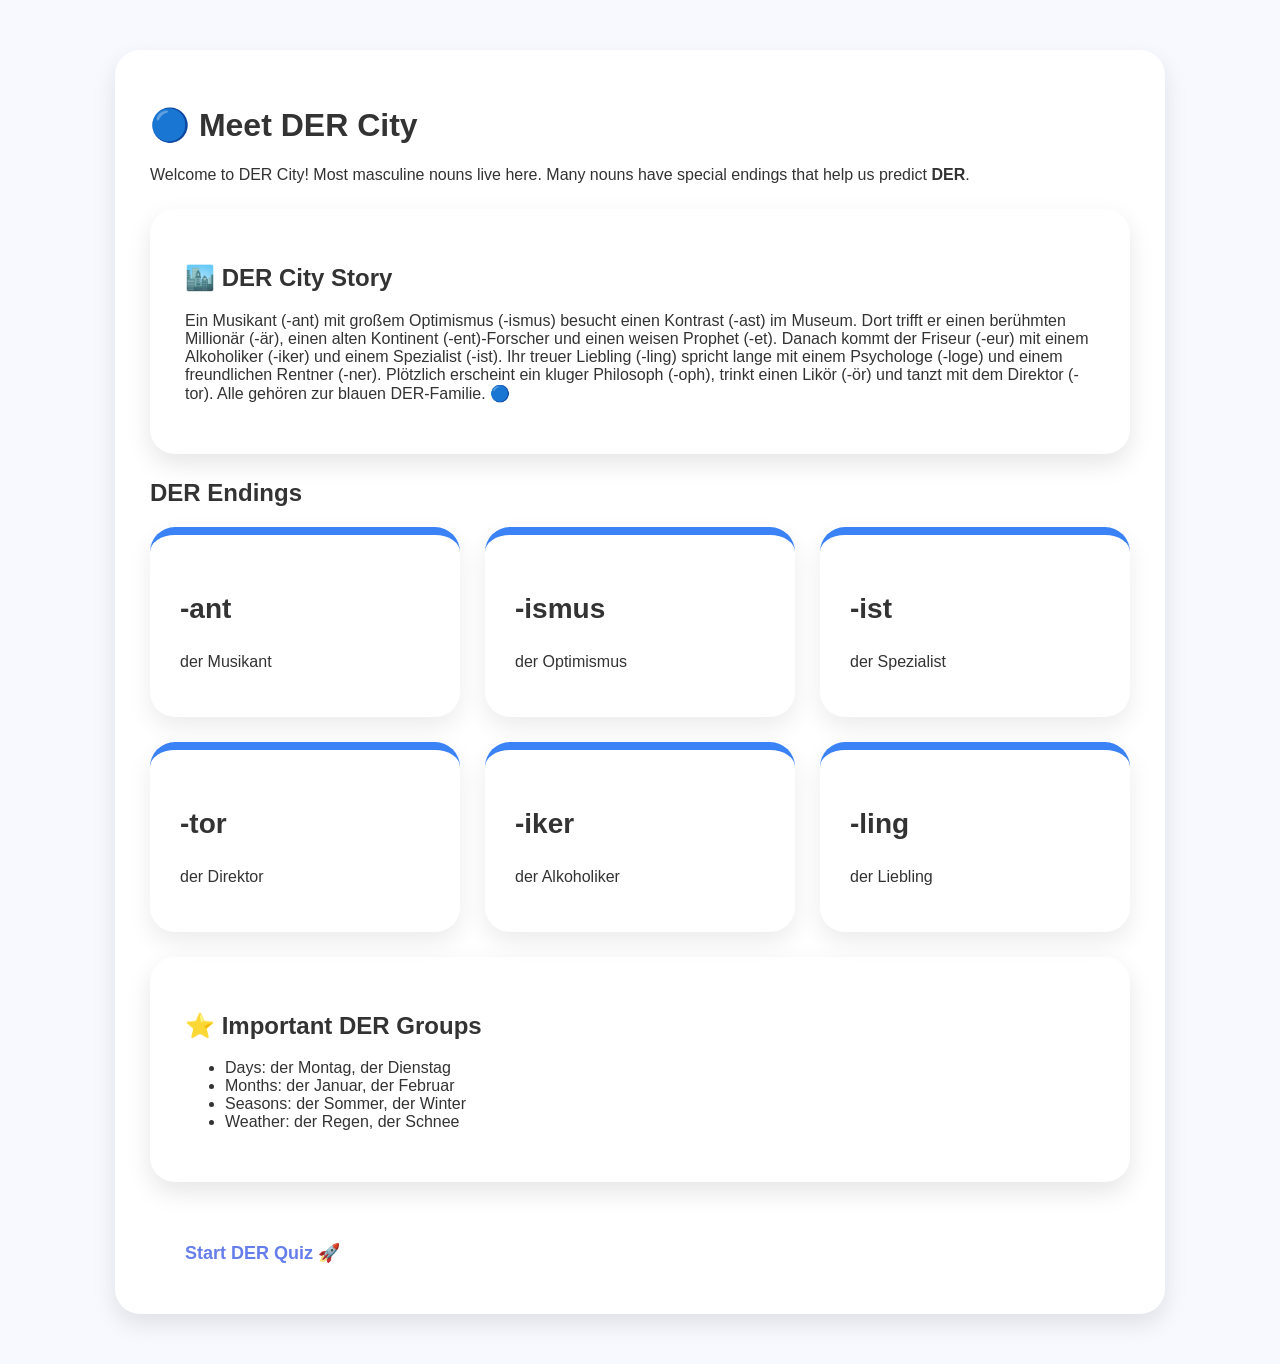
==== der-endings.html @ b2dd9b96 "Add files via upload" ====
<!DOCTYPE html>
<html lang="en">
<head>

<meta charset="UTF-8">
<meta name="viewport" content="width=device-width, initial-scale=1.0">

<title>DER Endings</title>

<link rel="stylesheet" href="style.css">

</head>


<body>


<div class="container">


<div class="lesson-box">


<h1>🔵 Meet DER City</h1>


<p>
Welcome to DER City!
Most masculine nouns live here.
Many nouns have special endings that help us predict
<strong>DER</strong>.
</p>


<div class="lesson-box">


<h2>🏙️ DER City Story</h2>


<p>

Ein Musikant (-ant) mit großem Optimismus (-ismus)
besucht einen Kontrast (-ast) im Museum.

Dort trifft er einen berühmten Millionär (-är),
einen alten Kontinent (-ent)-Forscher und einen weisen Prophet (-et).

Danach kommt der Friseur (-eur) mit einem Alkoholiker (-iker)
und einem Spezialist (-ist).

Ihr treuer Liebling (-ling) spricht lange mit einem Psychologe (-loge)
und einem freundlichen Rentner (-ner).

Plötzlich erscheint ein kluger Philosoph (-oph),
trinkt einen Likör (-ör) und tanzt mit dem Direktor (-tor).

Alle gehören zur blauen DER-Familie. 🔵

</p>

</div>



<h2>DER Endings</h2>


<div class="cards">


<div class="card der">

<h3>-ant</h3>
<p>
der Musikant
</p>

</div>


<div class="card der">

<h3>-ismus</h3>
<p>
der Optimismus
</p>

</div>



<div class="card der">

<h3>-ist</h3>
<p>
der Spezialist
</p>

</div>



<div class="card der">

<h3>-tor</h3>
<p>
der Direktor
</p>

</div>



<div class="card der">

<h3>-iker</h3>
<p>
der Alkoholiker
</p>

</div>


<div class="card der">

<h3>-ling</h3>
<p>
der Liebling
</p>

</div>



</div>



<div class="lesson-box">

<h2>⭐ Important DER Groups</h2>

<ul>

<li>Days: der Montag, der Dienstag</li>

<li>Months: der Januar, der Februar</li>

<li>Seasons: der Sommer, der Winter</li>

<li>Weather: der Regen, der Schnee</li>

</ul>

</div>



<a href="der-quiz.html" class="main-btn">
Start DER Quiz 🚀
</a>


</div>


</div>


</body>
</html>
---- style.css ----
*{
box-sizing:border-box;
font-family:"Arial",sans-serif;
}


body{
margin:0;
background:#f8f9ff;
color:#333;
}


.container{
max-width:1100px;
margin:auto;
padding:25px;
}


.hero{
background:linear-gradient(135deg,#667eea,#764ba2);
color:white;
text-align:center;
padding:80px 20px;
border-radius:0 0 40px 40px;
}


.hero h1{
font-size:48px;
margin-bottom:10px;
}


.hero h2{
font-size:30px;
}


.hero p{
font-size:20px;
max-width:700px;
margin:20px auto;
}


.main-btn{
display:inline-block;
background:white;
color:#667eea;
padding:15px 35px;
border-radius:30px;
text-decoration:none;
font-weight:bold;
font-size:18px;
margin-top:20px;
}


.section-title{
text-align:center;
font-size:35px;
margin:40px;
}


.cards{
display:grid;
grid-template-columns:repeat(auto-fit,minmax(280px,1fr));
gap:25px;
}


.card{
background:white;
padding:30px;
border-radius:25px;
box-shadow:0 10px 25px rgba(0,0,0,0.08);
transition:.3s;
}


.card:hover{
transform:translateY(-8px);
}


.card h3{
font-size:28px;
}


.card a{
display:inline-block;
margin-top:15px;
padding:12px 25px;
border-radius:25px;
text-decoration:none;
color:white;
font-weight:bold;
}


.intro{
border-top:8px solid #555;
}


.der{
border-top:8px solid #3b82f6;
}


.die{
border-top:8px solid #ec4899;
}


.das{
border-top:8px solid #eab308;
}


.mixed{
border-top:8px solid #8b5cf6;
}


.certificate{
border-top:8px solid #10b981;
}


.intro a{
background:#555;
}


.der a{
background:#3b82f6;
}


.die a{
background:#ec4899;
}


.das a{
background:#eab308;
}


.mixed a{
background:#8b5cf6;
}


.certificate a{
background:#10b981;
}



.lesson-box{
background:white;
padding:35px;
border-radius:25px;
box-shadow:0 10px 25px rgba(0,0,0,.1);
margin:25px 0;
}


.question{
background:white;
padding:25px;
border-radius:20px;
margin:20px 0;
box-shadow:0 5px 15px rgba(0,0,0,.08);
}


.option{
display:block;
padding:10px;
}


button{
border:none;
cursor:pointer;
}


.quiz-btn{
background:#667eea;
color:white;
padding:15px 35px;
border-radius:30px;
font-size:18px;
}


.correct{
background:#bbf7d0!important;
}


.wrong{
background:#fecaca!important;
}


.result{
display:none;
background:white;
padding:30px;
border-radius:25px;
text-align:center;
font-size:25px;
}



footer{
text-align:center;
padding:30px;
margin-top:40px;
}
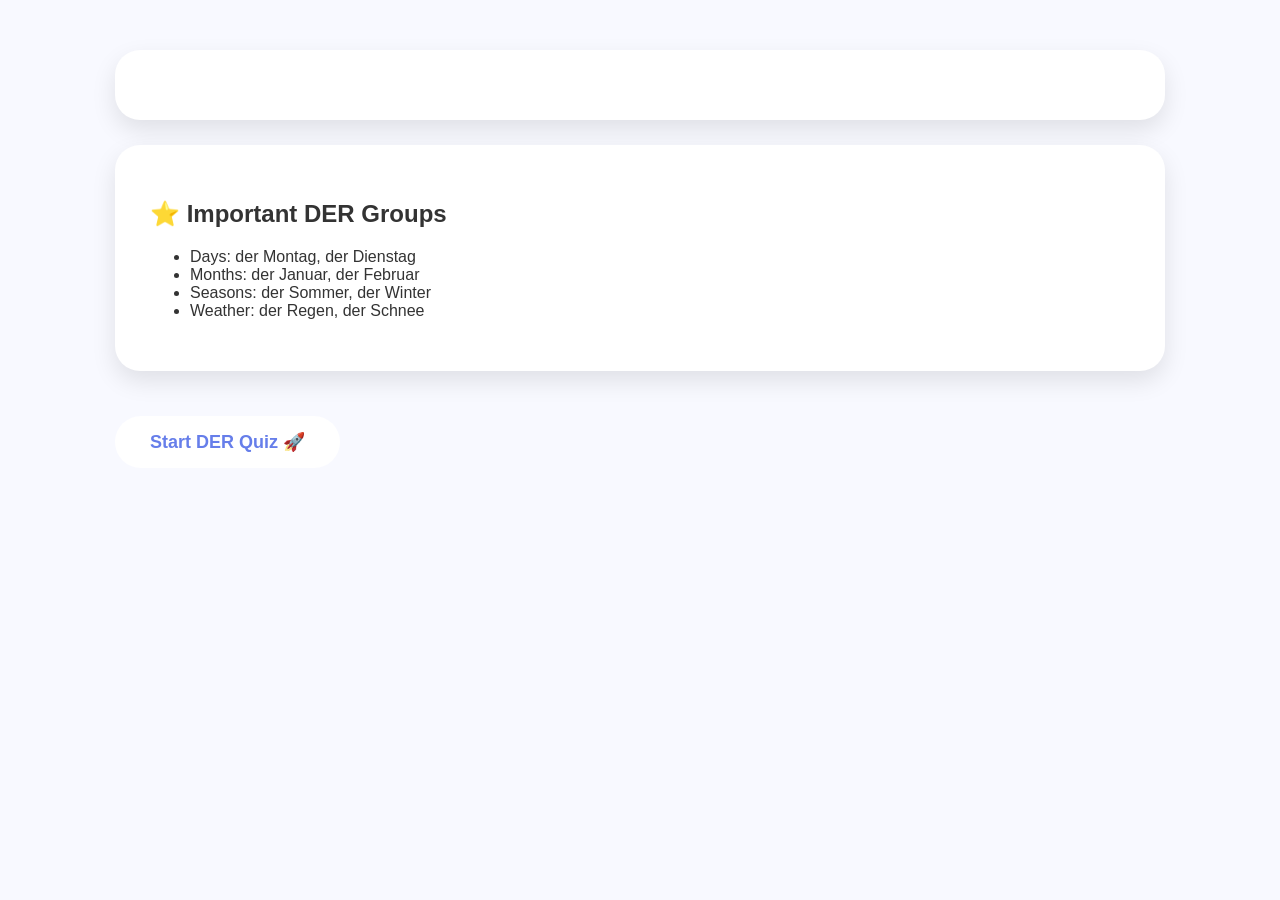
==== commit f3a7d630: "Update der-endings.html" ====
--- a/der-endings.html
+++ b/der-endings.html
@@ -21,115 +21,6 @@
 <div class="lesson-box">
 
 
-<h1>🔵 Meet DER City</h1>
-
-
-<p>
-Welcome to DER City!
-Most masculine nouns live here.
-Many nouns have special endings that help us predict
-<strong>DER</strong>.
-</p>
-
-
-<div class="lesson-box">
-
-
-<h2>🏙️ DER City Story</h2>
-
-
-<p>
-
-Ein Musikant (-ant) mit großem Optimismus (-ismus)
-besucht einen Kontrast (-ast) im Museum.
-
-Dort trifft er einen berühmten Millionär (-är),
-einen alten Kontinent (-ent)-Forscher und einen weisen Prophet (-et).
-
-Danach kommt der Friseur (-eur) mit einem Alkoholiker (-iker)
-und einem Spezialist (-ist).
-
-Ihr treuer Liebling (-ling) spricht lange mit einem Psychologe (-loge)
-und einem freundlichen Rentner (-ner).
-
-Plötzlich erscheint ein kluger Philosoph (-oph),
-trinkt einen Likör (-ör) und tanzt mit dem Direktor (-tor).
-
-Alle gehören zur blauen DER-Familie. 🔵
-
-</p>
-
-</div>
-
-
-
-<h2>DER Endings</h2>
-
-
-<div class="cards">
-
-
-<div class="card der">
-
-<h3>-ant</h3>
-<p>
-der Musikant
-</p>
-
-</div>
-
-
-<div class="card der">
-
-<h3>-ismus</h3>
-<p>
-der Optimismus
-</p>
-
-</div>
-
-
-
-<div class="card der">
-
-<h3>-ist</h3>
-<p>
-der Spezialist
-</p>
-
-</div>
-
-
-
-<div class="card der">
-
-<h3>-tor</h3>
-<p>
-der Direktor
-</p>
-
-</div>
-
-
-
-<div class="card der">
-
-<h3>-iker</h3>
-<p>
-der Alkoholiker
-</p>
-
-</div>
-
-
-<div class="card der">
-
-<h3>-ling</h3>
-<p>
-der Liebling
-</p>
-
-</div>
 
 
 
@@ -169,4 +60,4 @@
 
 
 </body>
-</html>+</html>
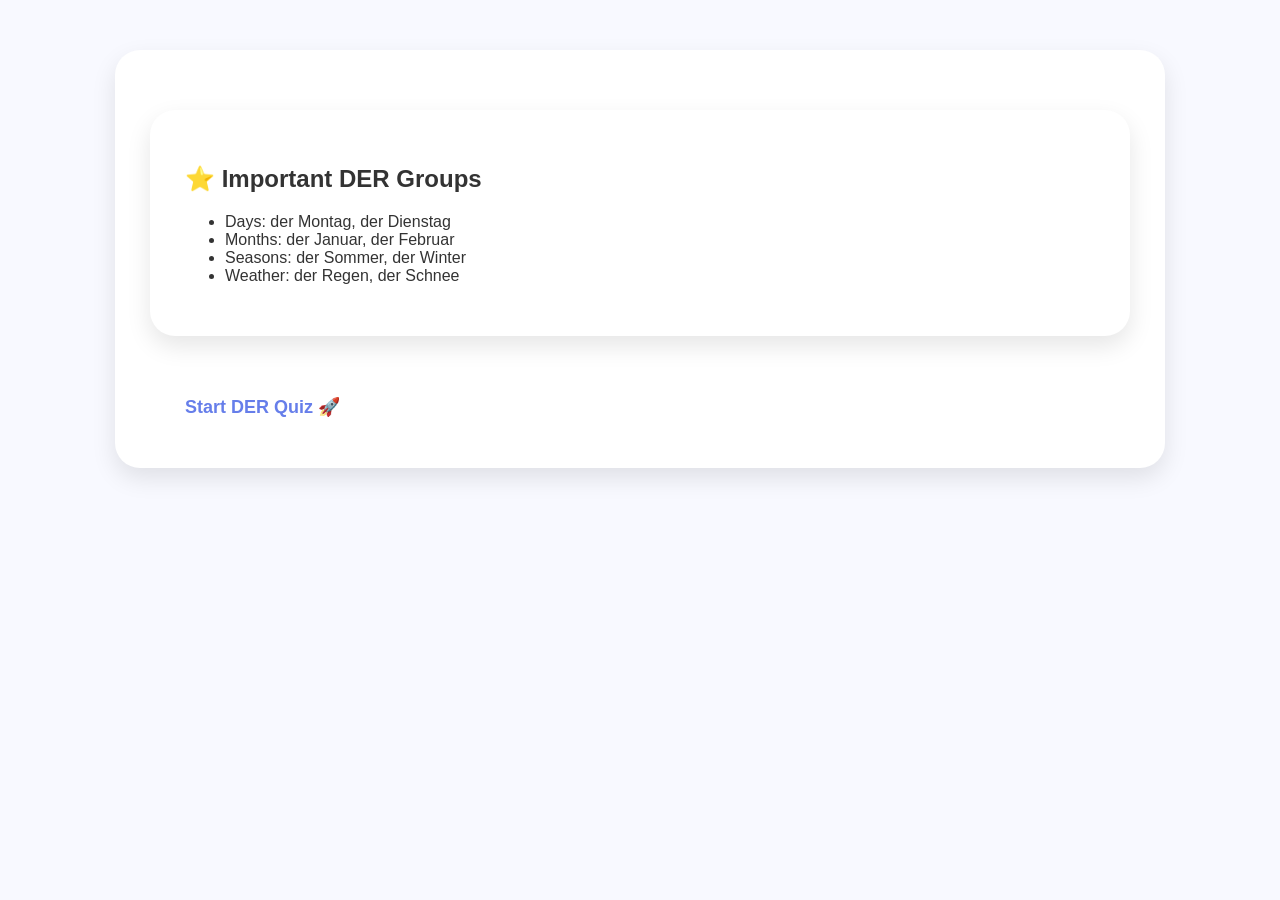
==== commit c96dc265: "Remove empty div from der-endings.html" ====
--- a/der-endings.html
+++ b/der-endings.html
@@ -21,7 +21,7 @@
 <div class="lesson-box">
 
 
-
+<div class="die-endings.png">
 
 
 </div>
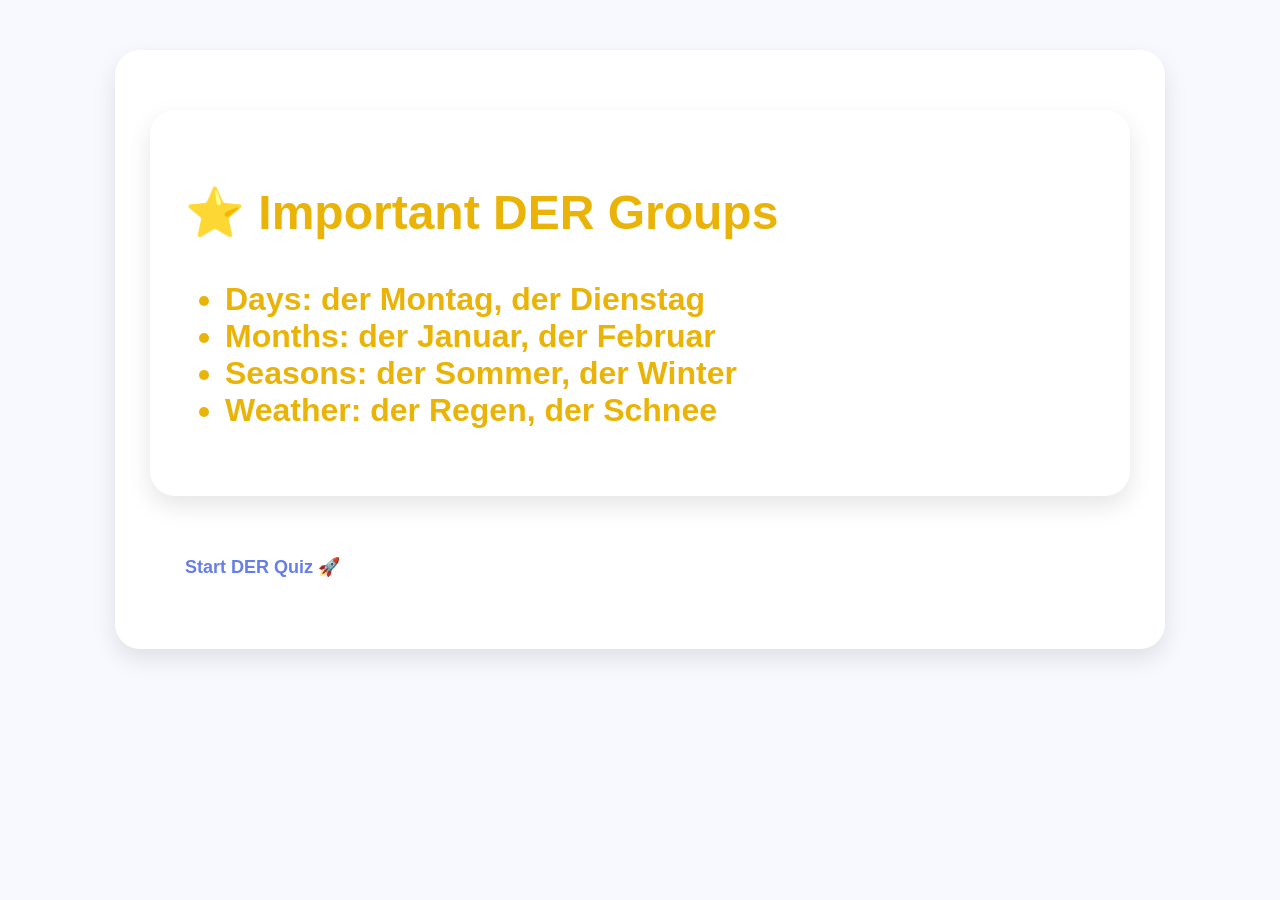
==== commit 145b6112: "Add heading to der-endings.html" ====
--- a/der-endings.html
+++ b/der-endings.html
@@ -19,10 +19,11 @@
 
 
 <div class="lesson-box">
-
-
-<div class="die-endings.png">
-
+<h1 style="color:#eab308;">
+  
+<div class="der-endings.png">
+  
+<div class="der-chart.png">
 
 </div>
 
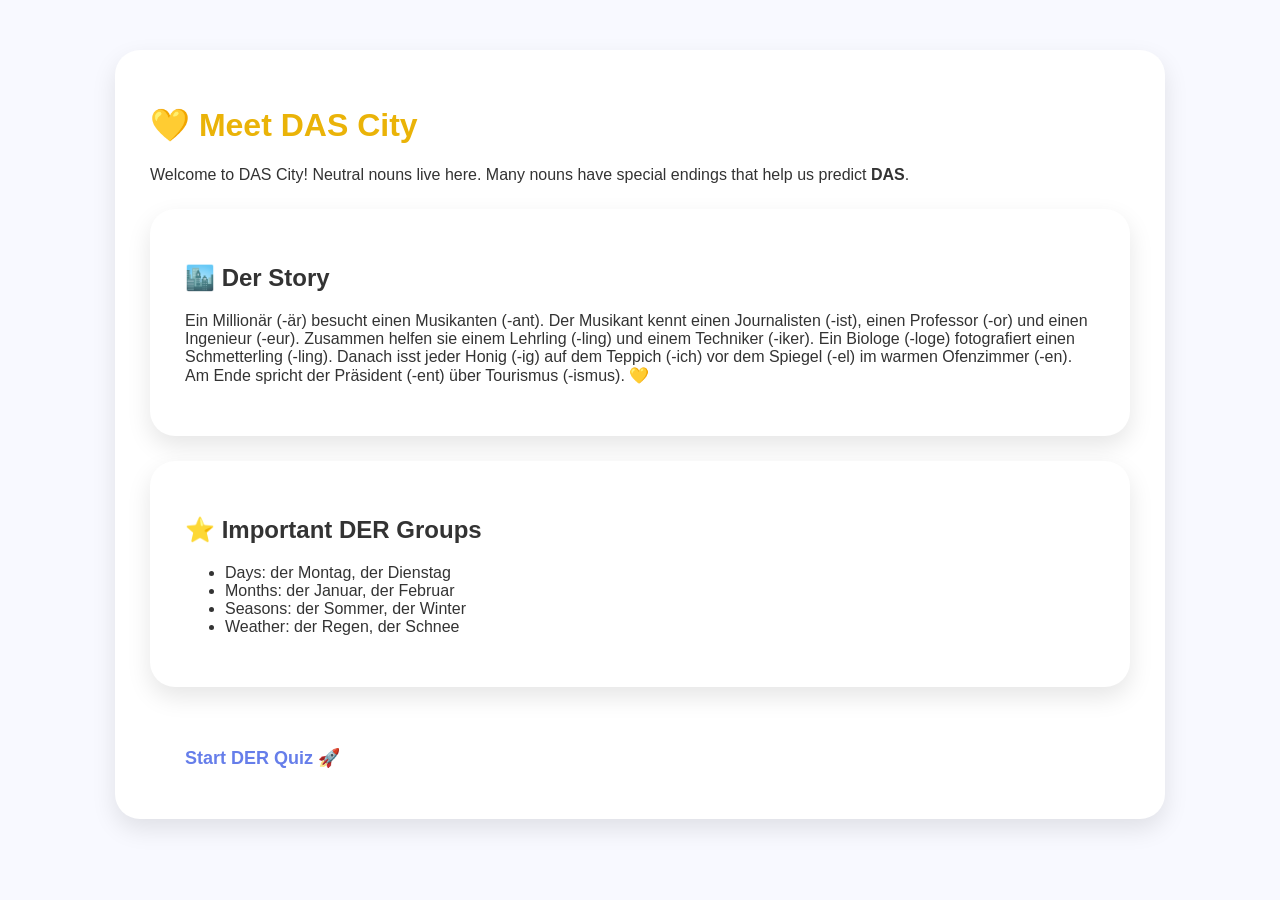
==== commit 3265f8a2: "Update der-endings.html" ====
--- a/der-endings.html
+++ b/der-endings.html
@@ -19,7 +19,42 @@
 
 
 <div class="lesson-box">
+
+  
 <h1 style="color:#eab308;">
+
+💛 Meet DAS City
+</h1>
+
+
+<p>
+Welcome to DAS City!
+Neutral nouns live here.
+Many nouns have special endings that help us predict
+<strong>DAS</strong>.
+</p>
+
+
+
+<div class="lesson-box">
+
+
+<h2>🏙️ Der Story</h2>
+
+
+<p>
+
+Ein Millionär (-är) besucht einen Musikanten (-ant). 
+Der Musikant kennt einen Journalisten (-ist), einen Professor (-or) und einen Ingenieur (-eur).
+Zusammen helfen sie einem Lehrling (-ling) und einem Techniker (-iker).
+Ein Biologe (-loge) fotografiert einen Schmetterling (-ling).
+Danach isst jeder Honig (-ig) auf dem Teppich (-ich) vor dem Spiegel (-el) im warmen Ofenzimmer (-en).
+Am Ende spricht der Präsident (-ent) über Tourismus (-ismus). 💛
+
+</p>
+  
+
+</div>
   
 <div class="der-endings.png">
   
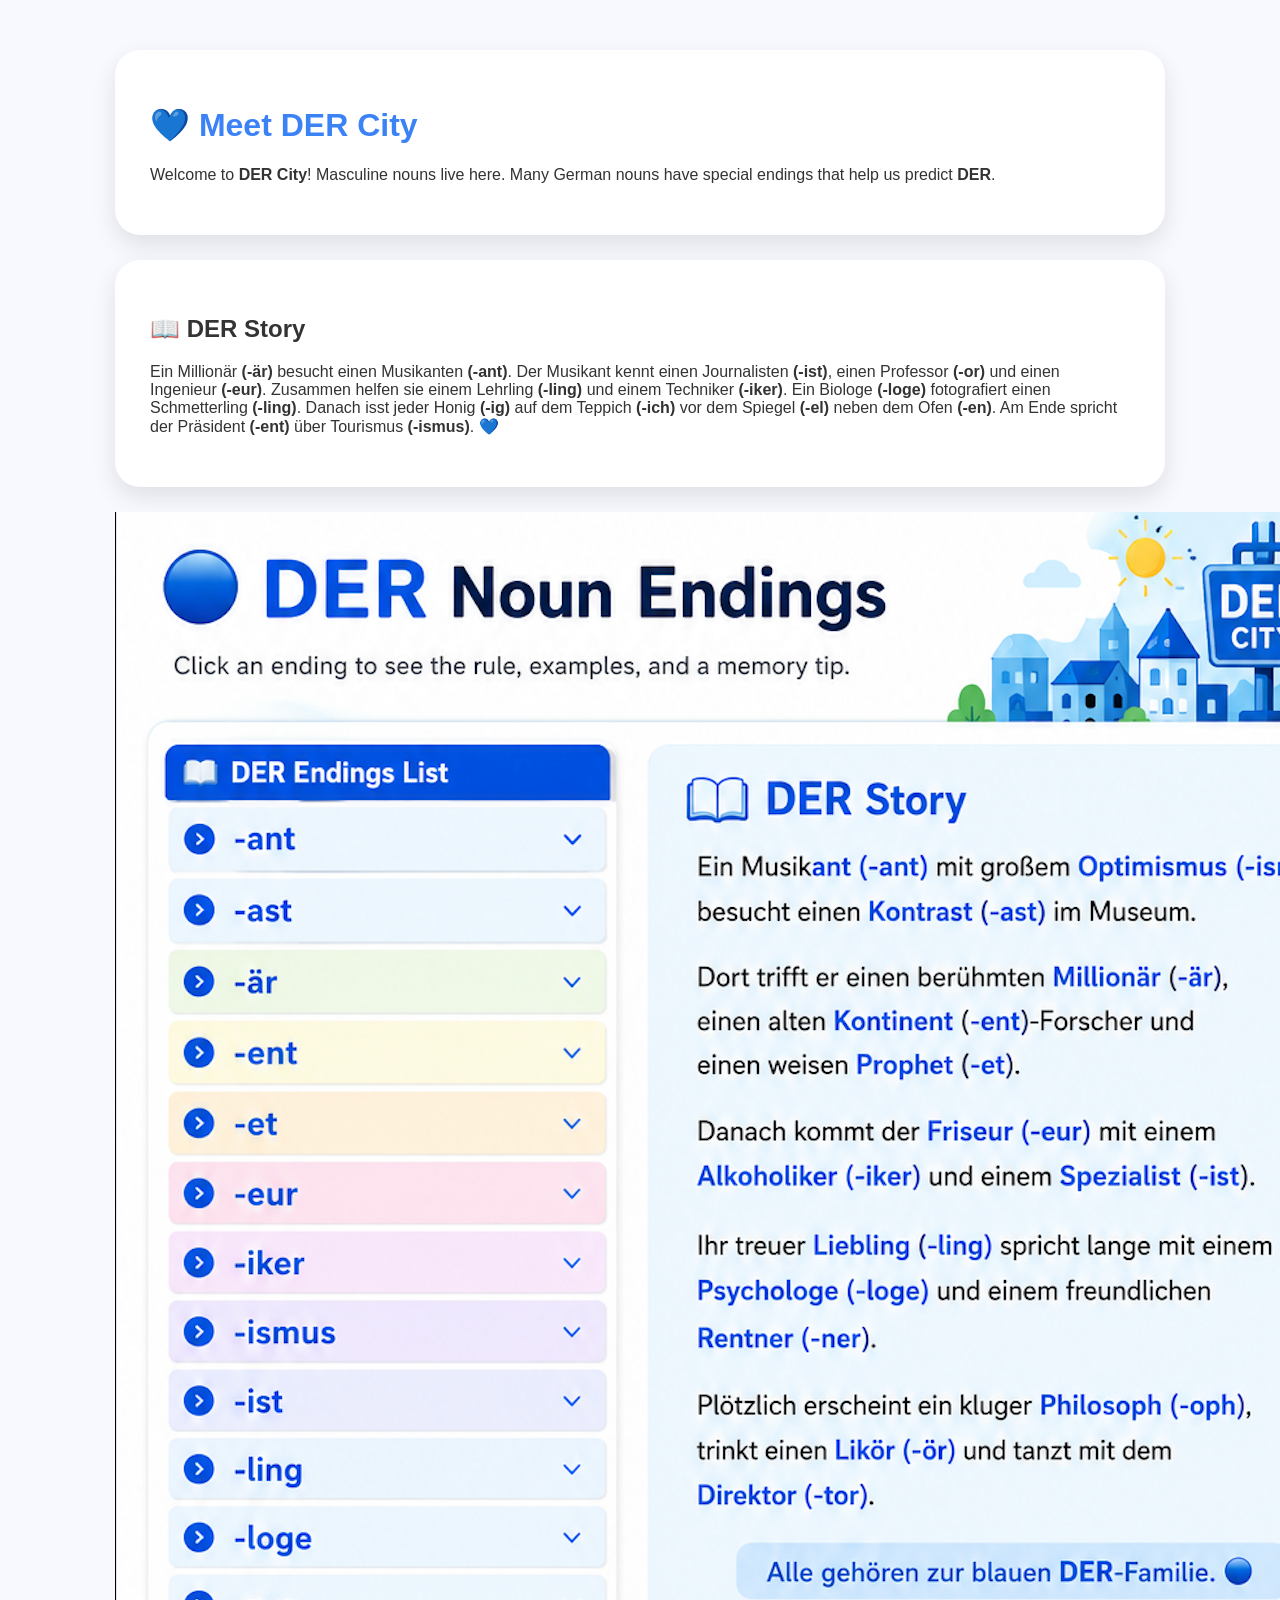
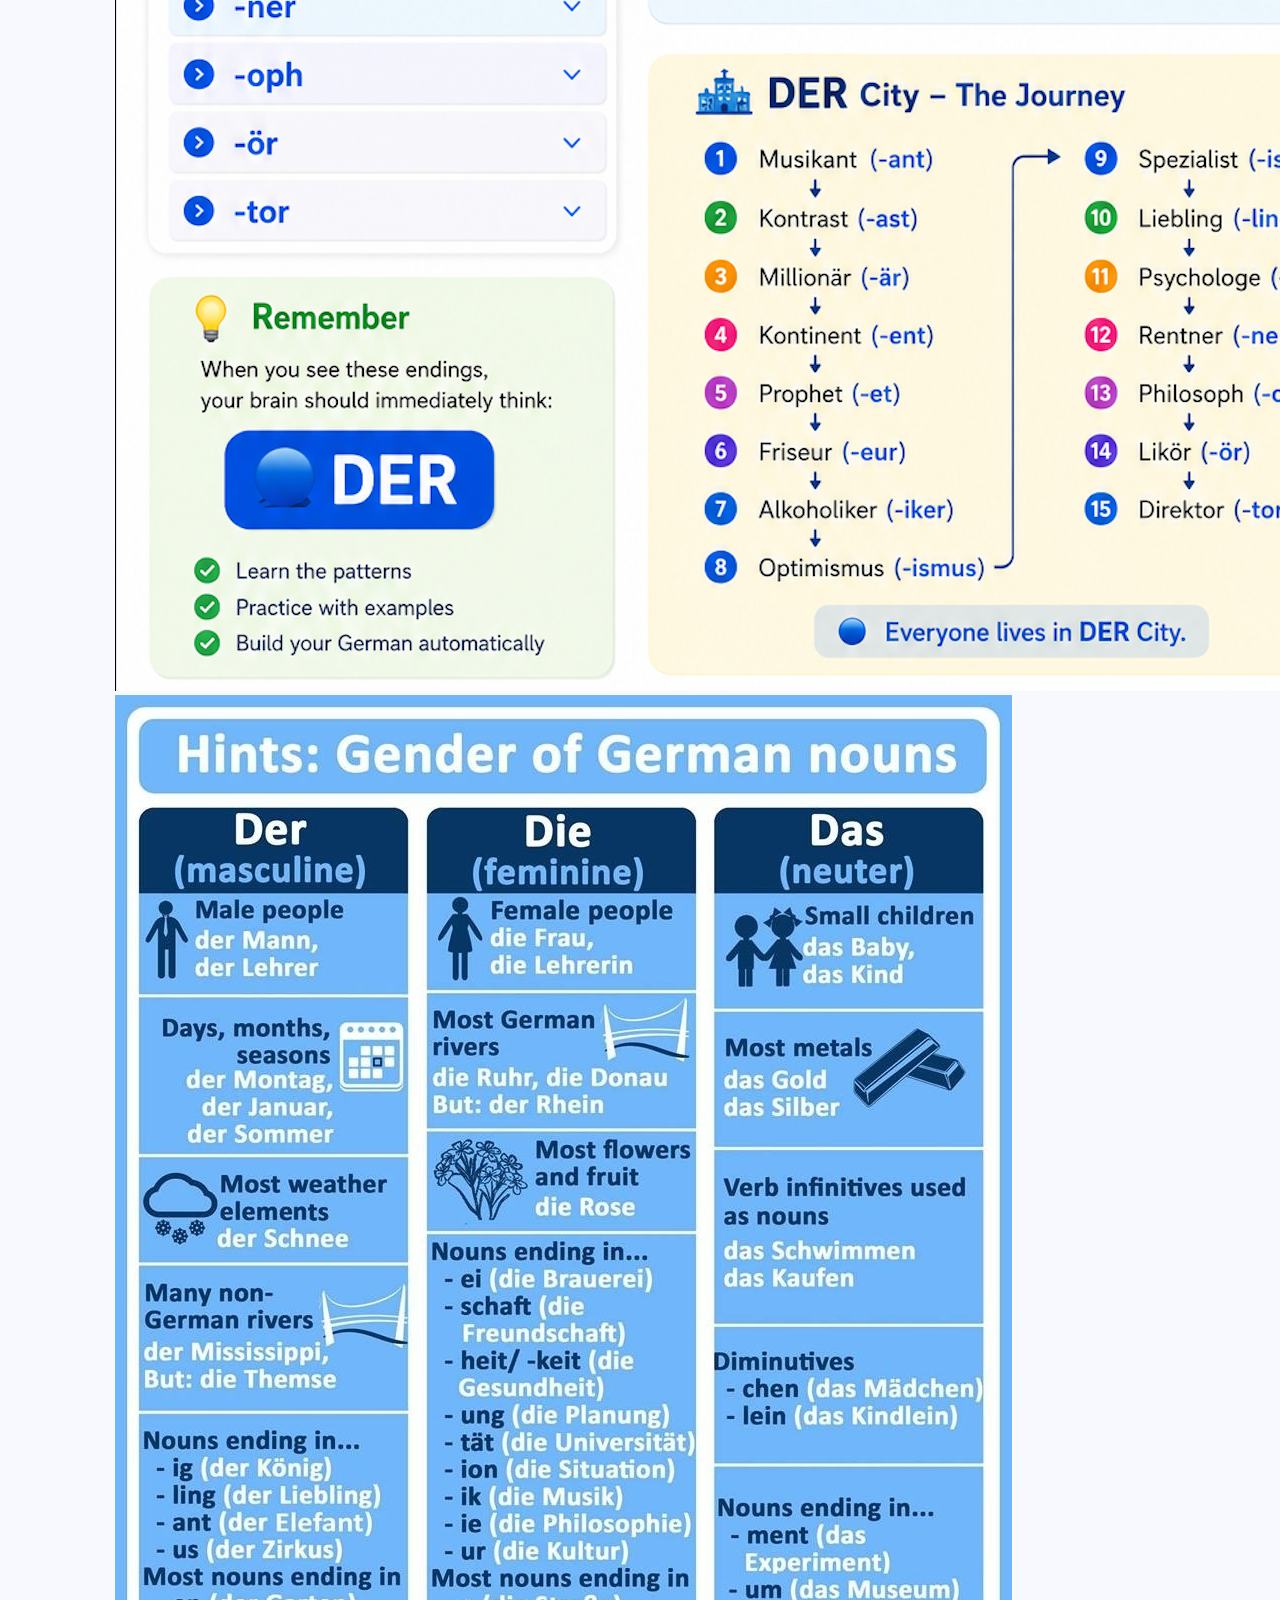
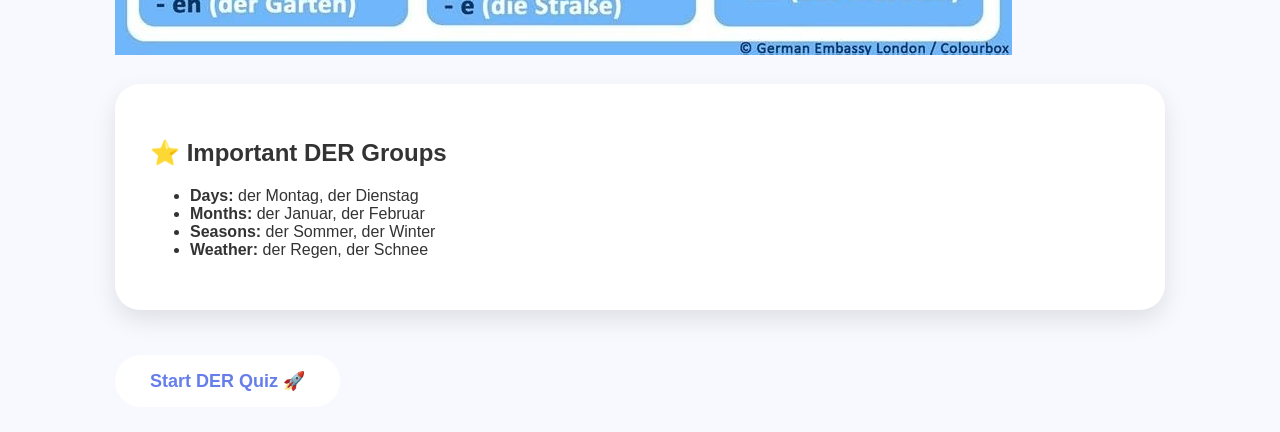
==== commit ccd805a8: "Refactor HTML structure and improve formatting" ====
--- a/der-endings.html
+++ b/der-endings.html
@@ -2,98 +2,85 @@
 <html lang="en">
 <head>
 
-<meta charset="UTF-8">
-<meta name="viewport" content="width=device-width, initial-scale=1.0">
+    <meta charset="UTF-8">
+    <meta name="viewport" content="width=device-width, initial-scale=1.0">
 
-<title>DER Endings</title>
+    <title>DER Endings</title>
 
-<link rel="stylesheet" href="style.css">
+    <link rel="stylesheet" href="style.css">
 
 </head>
 
-
 <body>
-
 
 <div class="container">
 
+    <div class="lesson-box">
 
-<div class="lesson-box">
+        <h1 style="color:#3b82f6;">
+            💙 Meet DER City
+        </h1>
 
-  
-<h1 style="color:#eab308;">
+        <p>
+            Welcome to <strong>DER City</strong>! Masculine nouns live here.
+            Many German nouns have special endings that help us predict
+            <strong>DER</strong>.
+        </p>
 
-💛 Meet DAS City
-</h1>
+    </div>
 
 
-<p>
-Welcome to DAS City!
-Neutral nouns live here.
-Many nouns have special endings that help us predict
-<strong>DAS</strong>.
-</p>
+    <div class="lesson-box">
+
+        <h2>📖 DER Story</h2>
+
+        <p>
+            Ein Millionär <strong>(-är)</strong> besucht einen Musikanten <strong>(-ant)</strong>.
+            Der Musikant kennt einen Journalisten <strong>(-ist)</strong>,
+            einen Professor <strong>(-or)</strong> und einen Ingenieur <strong>(-eur)</strong>.
+            Zusammen helfen sie einem Lehrling <strong>(-ling)</strong>
+            und einem Techniker <strong>(-iker)</strong>.
+            Ein Biologe <strong>(-loge)</strong> fotografiert einen Schmetterling
+            <strong>(-ling)</strong>.
+            Danach isst jeder Honig <strong>(-ig)</strong> auf dem Teppich
+            <strong>(-ich)</strong> vor dem Spiegel <strong>(-el)</strong>
+            neben dem Ofen <strong>(-en)</strong>.
+            Am Ende spricht der Präsident <strong>(-ent)</strong> über
+            Tourismus <strong>(-ismus)</strong>. 💙
+        </p>
+
+    </div>
 
 
+    <img src="der-endings.png" alt="DER Endings" class="lesson-image">
 
-<div class="lesson-box">
+    <img src="der-chart.png" alt="DER Chart" class="lesson-image">
 
 
-<h2>🏙️ Der Story</h2>
+    <div class="lesson-box">
+
+        <h2>⭐ Important DER Groups</h2>
+
+        <ul>
+
+            <li><strong>Days:</strong> der Montag, der Dienstag</li>
+
+            <li><strong>Months:</strong> der Januar, der Februar</li>
+
+            <li><strong>Seasons:</strong> der Sommer, der Winter</li>
+
+            <li><strong>Weather:</strong> der Regen, der Schnee</li>
+
+        </ul>
+
+    </div>
 
 
-<p>
-
-Ein Millionär (-är) besucht einen Musikanten (-ant). 
-Der Musikant kennt einen Journalisten (-ist), einen Professor (-or) und einen Ingenieur (-eur).
-Zusammen helfen sie einem Lehrling (-ling) und einem Techniker (-iker).
-Ein Biologe (-loge) fotografiert einen Schmetterling (-ling).
-Danach isst jeder Honig (-ig) auf dem Teppich (-ich) vor dem Spiegel (-el) im warmen Ofenzimmer (-en).
-Am Ende spricht der Präsident (-ent) über Tourismus (-ismus). 💛
-
-</p>
-  
-
-</div>
-  
-<div class="der-endings.png">
-  
-<div class="der-chart.png">
+    <a href="der-quiz.html" class="main-btn">
+        Start DER Quiz 🚀
+    </a>
 
 </div>
 
-
-
-<div class="lesson-box">
-
-<h2>⭐ Important DER Groups</h2>
-
-<ul>
-
-<li>Days: der Montag, der Dienstag</li>
-
-<li>Months: der Januar, der Februar</li>
-
-<li>Seasons: der Sommer, der Winter</li>
-
-<li>Weather: der Regen, der Schnee</li>
-
-</ul>
-
-</div>
-
-
-
-<a href="der-quiz.html" class="main-btn">
-Start DER Quiz 🚀
-</a>
-
-
-</div>
-
-
-</div>
-
-
 </body>
 </html>
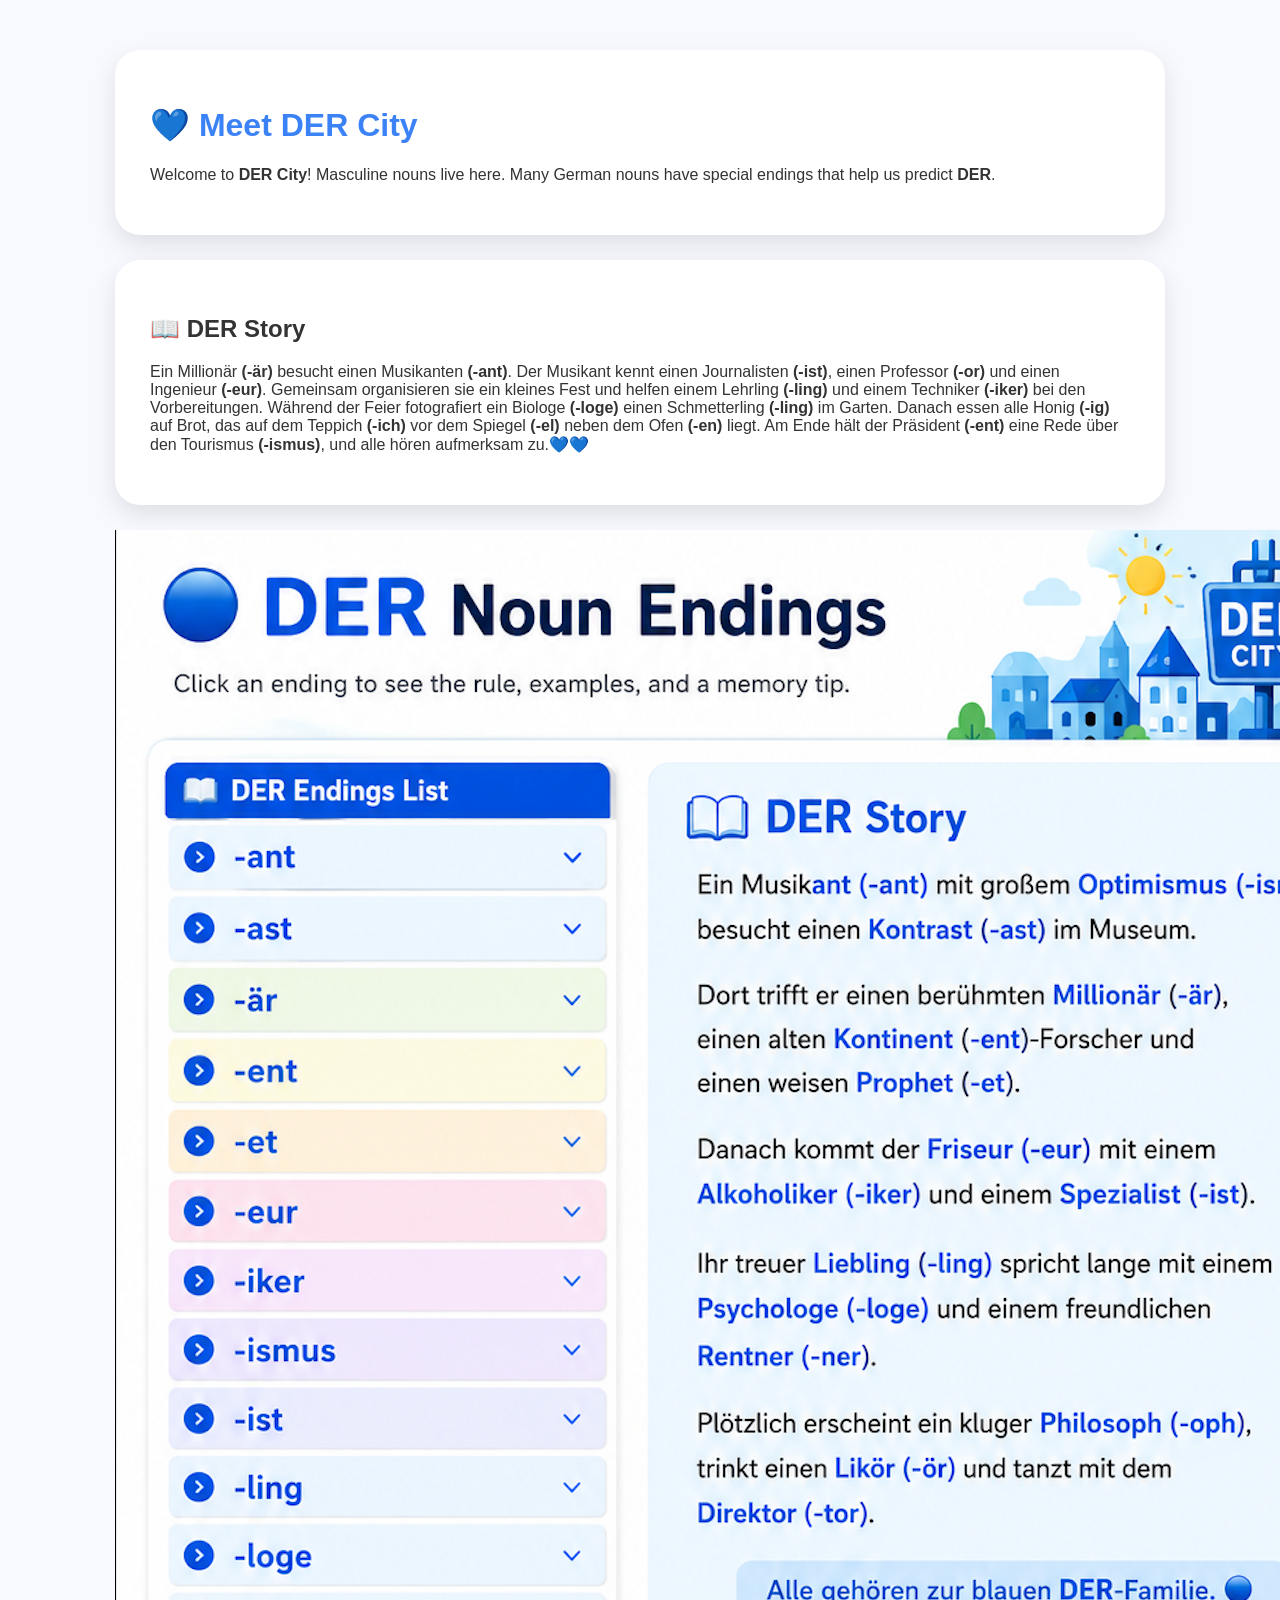
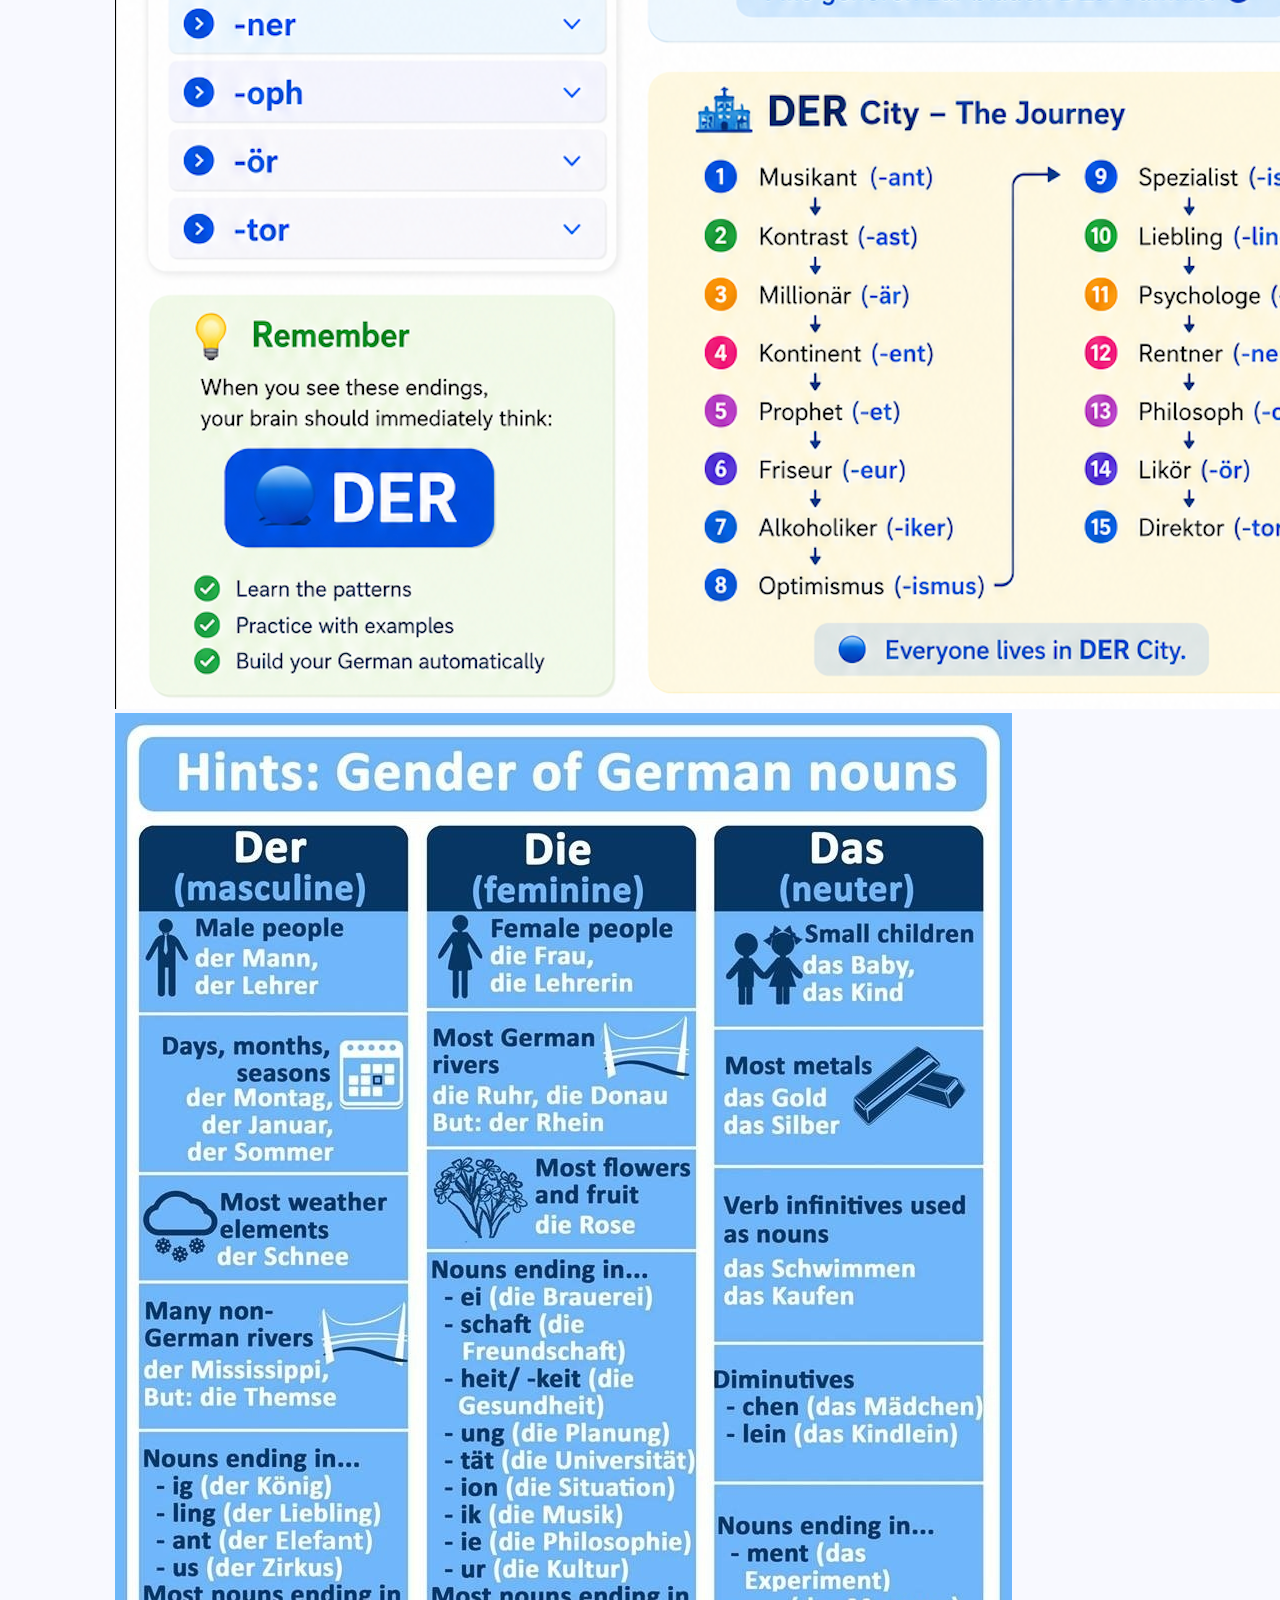
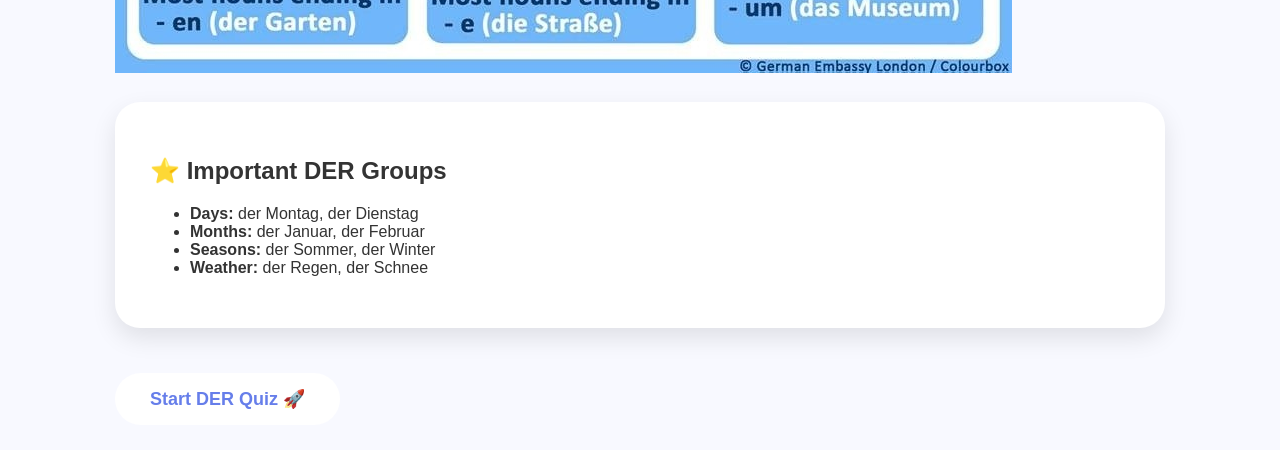
==== commit 8ee0c283: "Update der-endings.html" ====
--- a/der-endings.html
+++ b/der-endings.html
@@ -35,18 +35,12 @@
         <h2>📖 DER Story</h2>
 
         <p>
-            Ein Millionär <strong>(-är)</strong> besucht einen Musikanten <strong>(-ant)</strong>.
-            Der Musikant kennt einen Journalisten <strong>(-ist)</strong>,
-            einen Professor <strong>(-or)</strong> und einen Ingenieur <strong>(-eur)</strong>.
-            Zusammen helfen sie einem Lehrling <strong>(-ling)</strong>
-            und einem Techniker <strong>(-iker)</strong>.
-            Ein Biologe <strong>(-loge)</strong> fotografiert einen Schmetterling
-            <strong>(-ling)</strong>.
-            Danach isst jeder Honig <strong>(-ig)</strong> auf dem Teppich
-            <strong>(-ich)</strong> vor dem Spiegel <strong>(-el)</strong>
-            neben dem Ofen <strong>(-en)</strong>.
-            Am Ende spricht der Präsident <strong>(-ent)</strong> über
-            Tourismus <strong>(-ismus)</strong>. 💙
+         Ein Millionär <strong>(-är)</strong> besucht einen Musikanten <strong>(-ant)</strong>.
+         Der Musikant kennt einen Journalisten <strong>(-ist)</strong>, einen Professor <strong>(-or)</strong> und einen Ingenieur <strong>(-eur)</strong>.
+         Gemeinsam organisieren sie ein kleines Fest und helfen einem Lehrling <strong>(-ling)</strong> und einem Techniker <strong>(-iker)</strong> bei den Vorbereitungen.
+         Während der Feier fotografiert ein Biologe <strong>(-loge)</strong> einen Schmetterling <strong>(-ling)</strong> im Garten.
+         Danach essen alle Honig <strong>(-ig)</strong> auf Brot, das auf dem Teppich <strong>(-ich)</strong> vor dem Spiegel <strong>(-el)</strong> neben dem Ofen <strong>(-en)</strong> liegt.
+         Am Ende hält der Präsident <strong>(-ent)</strong> eine Rede über den Tourismus <strong>(-ismus)</strong>, und alle hören aufmerksam zu.💙💙
         </p>
 
     </div>
